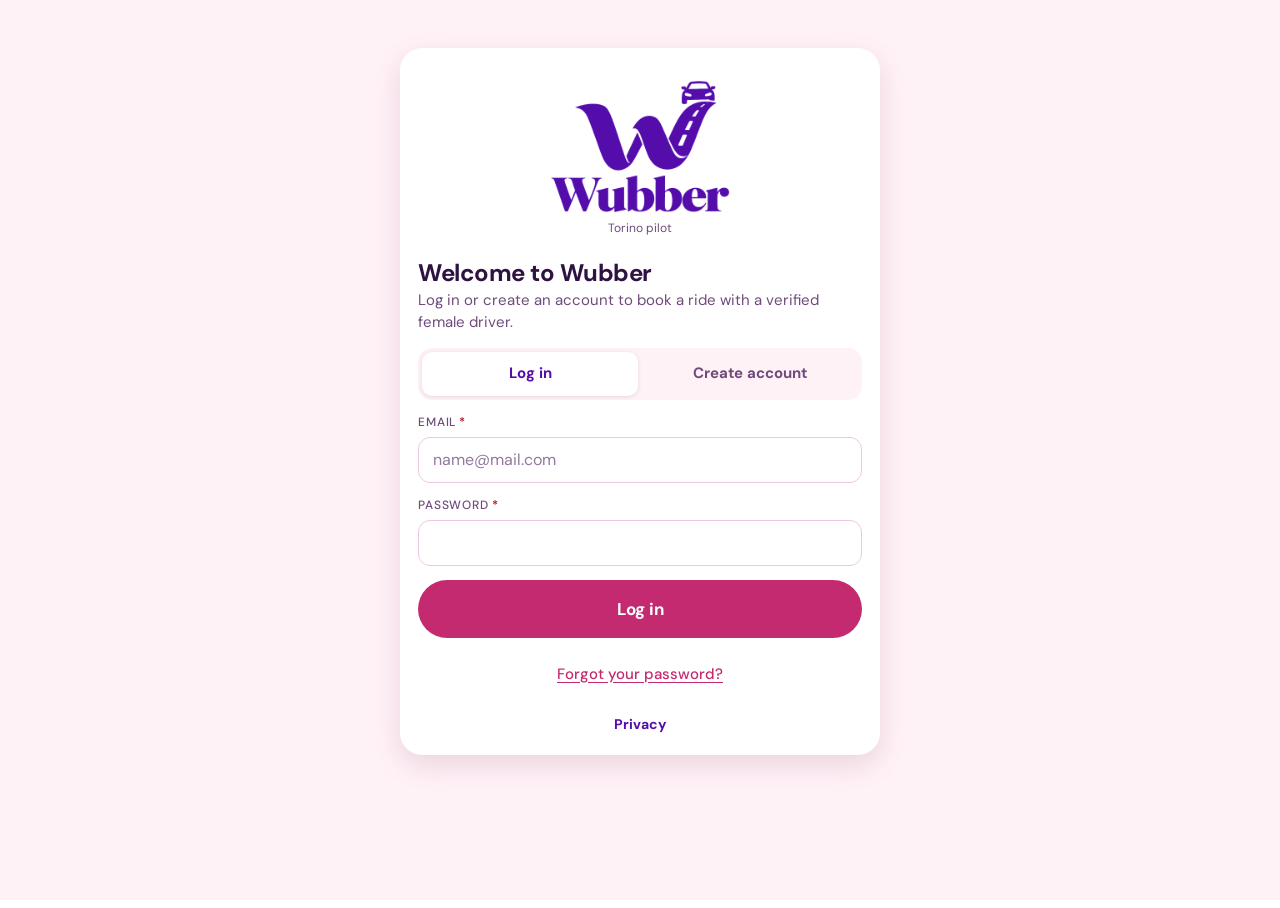
==== index.html @ 074d509e "Status bar blends with the app instead of showing purple Co-Authored-By: Claude Opus 5.5 <noreply@an" ====
<!doctype html>
<html lang="en">
<head>
<meta charset="utf-8">
<meta name="viewport" content="width=device-width, initial-scale=1, viewport-fit=cover">
<meta name="theme-color" content="#FFFFFF">
<meta name="color-scheme" content="light dark">
<script src="theme.js"></script>
<meta name="description" content="Book a night-time ride with a verified female driver in Torino.">
<title>Wubber</title>
<link rel="icon" href="icon-192.png" type="image/png">
<link rel="apple-touch-icon" href="icon-192.png">
<link rel="manifest" href="manifest.webmanifest">
<link rel="preconnect" href="https://fonts.googleapis.com">
<link rel="preconnect" href="https://fonts.gstatic.com" crossorigin>
<link rel="stylesheet" href="https://fonts.googleapis.com/css2?family=Bricolage+Grotesque:opsz,wght@12..96,600;12..96,700&family=DM+Sans:opsz,wght@9..40,400;9..40,500;9..40,700&display=swap">
<link rel="stylesheet" href="styles.css">
</head>
<body>
<!-- ============ RIDE: map first ============ -->
<div id="ride-screen" class="ride-screen">
  <div id="main-map" class="main-map"></div>
  <div class="map-msg-full" id="main-map-msg">Loading the map of Torino…</div>
  <button type="button" class="fab" data-act="menu" aria-label="Open menu">
    <svg width="22" height="22" viewBox="0 0 24 24" fill="none" stroke="currentColor" stroke-width="2.2" stroke-linecap="round" aria-hidden="true"><path d="M4 7h16M4 12h16M4 17h16"/></svg>
  </button>
  <div class="map-brand"><img src="logo-mark.png" data-logo="mark" alt="" width="47" height="30">Wubber</div>
  <button type="button" class="fab fab-right fab-sos" data-act="open-sos" id="fab-sos" aria-label="Safety and emergency" hidden>
    <svg width="22" height="22" viewBox="0 0 24 24" fill="none" stroke="currentColor" stroke-width="2.2" stroke-linecap="round" stroke-linejoin="round" aria-hidden="true"><path d="M12 3l7 3v6c0 4.4-3 7.8-7 9-4-1.2-7-4.6-7-9V6l7-3z"/><path d="M12 8v4M12 15.5h.01"/></svg>
  </button>

  <section class="sheet-main" id="sheet" aria-label="Book a ride">
    <button type="button" class="handle-bar" id="sheet-handle" aria-label="Hide panel" aria-expanded="true" aria-controls="sheet"><span class="handle" aria-hidden="true"></span></button>
    <div class="banner" id="ro-banner" hidden></div>

    <div class="sv" id="sv-home">
      <h1 class="greet" id="greet">Good evening</h1>
      <button type="button" class="whereto" data-act="search-to">
        <svg width="22" height="22" viewBox="0 0 24 24" fill="none" stroke="currentColor" stroke-width="2.4" stroke-linecap="round" aria-hidden="true"><circle cx="11" cy="11" r="7"/><path d="M20 20l-3.5-3.5"/></svg>
        <span class="wt-text">Where to?</span>
        <span class="now-chip"><svg width="15" height="15" viewBox="0 0 24 24" fill="none" stroke="currentColor" stroke-width="2.4" stroke-linecap="round" aria-hidden="true"><circle cx="12" cy="12" r="9"/><path d="M12 7v5l3 2"/></svg>Now</span>
      </button>
      <button type="button" class="row-btn" data-act="search-from">
        <span class="ico"><i class="r-dot"></i></span>
        <span class="rb-text"><b id="home-pickup">Set your pickup point</b><small>Pickup</small></span>
        <svg class="chev" width="18" height="18" viewBox="0 0 24 24" fill="none" stroke="currentColor" stroke-width="2.2" stroke-linecap="round" stroke-linejoin="round" aria-hidden="true"><path d="M9 6l6 6-6 6"/></svg>
      </button>
      <button type="button" class="row-btn gps-row" data-act="locate-from">
        <span class="ico"><svg width="20" height="20" viewBox="0 0 24 24" fill="none" stroke="currentColor" stroke-width="2.2" stroke-linecap="round" stroke-linejoin="round" aria-hidden="true"><circle cx="12" cy="12" r="4"/><path d="M12 2v3M12 19v3M2 12h3M19 12h3"/></svg></span>
        <span class="rb-text"><b>Use my current location</b><small>Set pickup with your phone's GPS</small></span>
      </button>
      <div id="home-suggest"></div>
      <div class="promise">
        <svg width="22" height="22" viewBox="0 0 24 24" fill="none" stroke="currentColor" stroke-width="2" stroke-linecap="round" stroke-linejoin="round" aria-hidden="true"><path d="M12 3l7 3v6c0 4.4-3 7.8-7 9-4-1.2-7-4.6-7-9V6l7-3z"/><path d="M9 12l2 2 4-4"/></svg>
        <p><b>Every driver is a woman</b> whose ID and NCC licence our team checked in person.</p>
      </div>
    </div>

    <div class="sv" id="sv-choose" hidden>
      <div class="sv-head">
        <button type="button" class="iconbtn sm" data-act="back-home" aria-label="Back">
          <svg width="20" height="20" viewBox="0 0 24 24" fill="none" stroke="currentColor" stroke-width="2.4" stroke-linecap="round" stroke-linejoin="round" aria-hidden="true"><path d="M15 18l-6-6 6-6"/></svg>
        </button>
        <h2>Choose a ride</h2>
      </div>
      <div id="choose-body"></div>
      <button type="button" class="btn btn-primary btn-big btn-block" data-act="request" id="req-btn">Request Wubber</button>
    </div>

    <div class="sv" id="sv-auth" hidden>
      <div class="auth-logo"><img src="logo-full.png" data-logo="full" alt="Wubber" width="216" height="160"><span class="brand-sub">Torino pilot</span></div>
      <div class="stack" style="gap:4px">
        <h1 class="greet" id="auth-title">Welcome to Wubber</h1>
        <p class="muted" id="auth-sub">Log in or create an account to book a ride with a verified female driver.</p>
      </div>
      <div class="banner" id="setup-banner" hidden>This website isn't connected to its database yet. Put your Supabase Project URL and anon key in <b>config.js</b>, then reload the page.</div>
      <p class="fine" id="auth-loading" hidden>Loading your account…</p>
      <div class="sv" id="auth-forms">
        <div class="seg" id="auth-seg" role="tablist" aria-label="Account">
          <button type="button" role="tab" id="tab-login" aria-selected="true" aria-controls="login-form" data-act="auth-mode" data-mode="login">Log in</button>
          <button type="button" role="tab" id="tab-signup" aria-selected="false" aria-controls="signup-form" data-act="auth-mode" data-mode="signup">Create account</button>
        </div>
        <form id="login-form" class="sv" role="tabpanel" aria-labelledby="tab-login" novalidate>
          <div class="stack"><label class="lbl" for="li-email">Email<span class="req" aria-hidden="true">*</span></label><input type="email" id="li-email" required placeholder="name@mail.com" autocomplete="email" autocapitalize="none" spellcheck="false"></div>
          <div class="stack"><label class="lbl" for="li-pass">Password<span class="req" aria-hidden="true">*</span></label><input type="password" id="li-pass" required autocomplete="current-password"></div>
          <button type="submit" class="btn btn-primary btn-big btn-block" id="li-submit">Log in</button>
          <button type="button" class="linkbtn" data-act="auth-mode" data-mode="forgot">Forgot your password?</button>
        </form>
        <form id="signup-form" class="sv" role="tabpanel" aria-labelledby="tab-signup" hidden novalidate>
          <div class="stack"><label class="lbl" for="su-name">First name<span class="req" aria-hidden="true">*</span></label><input type="text" id="su-name" required placeholder="Giulia" autocomplete="given-name"></div>
          <div class="stack"><label class="lbl" for="su-email">Email<span class="req" aria-hidden="true">*</span></label><input type="email" id="su-email" required placeholder="name@mail.com" autocomplete="email" autocapitalize="none" spellcheck="false"></div>
          <div class="stack"><label class="lbl" for="su-phone">Phone<span class="req" aria-hidden="true">*</span></label><input type="tel" id="su-phone" required placeholder="+39 …" autocomplete="tel"><span class="fine">Your driver calls this number if she can't find you.</span></div>
          <div class="grid2">
            <div class="stack"><label class="lbl" for="su-pass">Password<span class="req" aria-hidden="true">*</span></label><input type="password" id="su-pass" required minlength="8" placeholder="At least 8 characters" autocomplete="new-password"></div>
            <div class="stack"><label class="lbl" for="su-pass2">Repeat password<span class="req" aria-hidden="true">*</span></label><input type="password" id="su-pass2" required autocomplete="new-password"></div>
          </div>
          <h3>Trusted contact <span class="fine" style="font-weight:400">(optional)</span></h3>
          <p class="fine">Someone you'll send your trip details to, like a friend or flatmate.</p>
          <div class="grid2">
            <div class="stack"><label class="lbl" for="su-tname">Name</label><input type="text" id="su-tname" placeholder="Sara"></div>
            <div class="stack"><label class="lbl" for="su-tphone">Phone</label><input type="tel" id="su-tphone" placeholder="+39 …"></div>
          </div>
          <label class="check"><input type="checkbox" id="su-terms" required><span>I've read the <a href="privacy.html" target="_blank" rel="noopener">privacy notice</a> and agree to take part in the Wubber pilot. The pilot team and my driver can see my first name and phone number.<span class="req" aria-hidden="true">*</span></span></label>
          <p class="fine" id="su-status" aria-live="polite"><span class="req">*</span> Required</p>
          <button type="submit" class="btn btn-primary btn-big btn-block" id="su-submit" disabled>Create account</button>
        </form>
        <form id="forgot-form" class="sv" hidden novalidate>
          <div class="stack"><label class="lbl" for="fp-email">Email<span class="req" aria-hidden="true">*</span></label><input type="email" id="fp-email" required autocomplete="email" autocapitalize="none" spellcheck="false"></div>
          <button type="submit" class="btn btn-primary btn-big btn-block" id="fp-submit">Send reset link</button>
          <button type="button" class="linkbtn" data-act="auth-mode" data-mode="login">Back to log in</button>
        </form>
        <form id="reset-form" class="sv" hidden novalidate>
          <div class="stack"><label class="lbl" for="rp-pass">New password<span class="req" aria-hidden="true">*</span></label><input type="password" id="rp-pass" required minlength="8" placeholder="At least 8 characters" autocomplete="new-password"></div>
          <div class="stack"><label class="lbl" for="rp-pass2">Repeat new password<span class="req" aria-hidden="true">*</span></label><input type="password" id="rp-pass2" required autocomplete="new-password"></div>
          <button type="submit" class="btn btn-primary btn-big btn-block" id="rp-submit">Save new password</button>
        </form>
      </div>
      <div class="auth-foot"><a href="privacy.html" target="_blank" rel="noopener">Privacy</a></div>
    </div>

    <div class="sv" id="sv-live" hidden></div>

    <div class="sv" id="sv-feedback" hidden>
      <div class="stack">
        <h2>You've arrived</h2>
        <p class="muted" id="fb-sub">Thanks for riding with us. Two minutes of feedback helps us decide whether to launch.</p>
      </div>
      <form id="fb-form" class="section" novalidate>
        <fieldset class="card" style="border:0;margin:0">
          <legend class="lbl" style="padding:0;margin-bottom:10px">Rate your driver</legend>
          <div class="stars" role="radiogroup" aria-label="Rate your driver"><input type="radio" name="drating" value="5" id="ds5"><label for="ds5" title="5"><span class="sr">5</span><svg width="34" height="34" viewBox="0 0 24 24" aria-hidden="true"><path d="M12 2.8l2.8 5.8 6.3.9-4.6 4.4 1.1 6.3L12 17.2l-5.6 3 1.1-6.3L2.9 9.5l6.3-.9z"/></svg></label><input type="radio" name="drating" value="4" id="ds4"><label for="ds4" title="4"><span class="sr">4</span><svg width="34" height="34" viewBox="0 0 24 24" aria-hidden="true"><path d="M12 2.8l2.8 5.8 6.3.9-4.6 4.4 1.1 6.3L12 17.2l-5.6 3 1.1-6.3L2.9 9.5l6.3-.9z"/></svg></label><input type="radio" name="drating" value="3" id="ds3"><label for="ds3" title="3"><span class="sr">3</span><svg width="34" height="34" viewBox="0 0 24 24" aria-hidden="true"><path d="M12 2.8l2.8 5.8 6.3.9-4.6 4.4 1.1 6.3L12 17.2l-5.6 3 1.1-6.3L2.9 9.5l6.3-.9z"/></svg></label><input type="radio" name="drating" value="2" id="ds2"><label for="ds2" title="2"><span class="sr">2</span><svg width="34" height="34" viewBox="0 0 24 24" aria-hidden="true"><path d="M12 2.8l2.8 5.8 6.3.9-4.6 4.4 1.1 6.3L12 17.2l-5.6 3 1.1-6.3L2.9 9.5l6.3-.9z"/></svg></label><input type="radio" name="drating" value="1" id="ds1"><label for="ds1" title="1"><span class="sr">1</span><svg width="34" height="34" viewBox="0 0 24 24" aria-hidden="true"><path d="M12 2.8l2.8 5.8 6.3.9-4.6 4.4 1.1 6.3L12 17.2l-5.6 3 1.1-6.3L2.9 9.5l6.3-.9z"/></svg></label></div>
        </fieldset>
        <fieldset class="card" style="border:0;margin:0">
          <legend class="lbl" style="padding:0;margin-bottom:10px">How was your ride? (1 = poor, 5 = excellent)</legend>
          <div class="pills">
            <label class="pill"><input type="radio" name="rating" value="1">1</label>
            <label class="pill"><input type="radio" name="rating" value="2">2</label>
            <label class="pill"><input type="radio" name="rating" value="3">3</label>
            <label class="pill"><input type="radio" name="rating" value="4">4</label>
            <label class="pill"><input type="radio" name="rating" value="5">5</label>
          </div>
        </fieldset>
        <fieldset class="card" style="border:0;margin:0">
          <legend class="lbl" style="padding:0;margin-bottom:10px">Compared with your usual ride at night, you felt</legend>
          <div class="pills">
            <label class="pill"><input type="radio" name="safety" value="safer">Safer</label>
            <label class="pill"><input type="radio" name="safety" value="same">About the same</label>
            <label class="pill"><input type="radio" name="safety" value="less">Less safe</label>
          </div>
        </fieldset>
        <fieldset class="card" style="border:0;margin:0">
          <legend class="lbl" style="padding:0;margin-bottom:10px">How often would you use it?</legend>
          <div class="pills">
            <label class="pill"><input type="radio" name="freq" value="weekly">Every week</label>
            <label class="pill"><input type="radio" name="freq" value="few_month">A few times a month</label>
            <label class="pill"><input type="radio" name="freq" value="monthly">About once a month</label>
            <label class="pill"><input type="radio" name="freq" value="rarely">Rarely</label>
          </div>
        </fieldset>
        <fieldset class="card" style="border:0;margin:0">
          <legend class="lbl" style="padding:0;margin-bottom:10px">Compared with Uber or a taxi, you'd pay</legend>
          <div class="pills">
            <label class="pill"><input type="radio" name="price" value="same">The same price</label>
            <label class="pill"><input type="radio" name="price" value="plus1">Up to €1 more</label>
            <label class="pill"><input type="radio" name="price" value="plus2">Up to €2 more</label>
            <label class="pill"><input type="radio" name="price" value="plus3">€3 or more extra</label>
            <label class="pill"><input type="radio" name="price" value="less">Only if cheaper</label>
          </div>
        </fieldset>
        <div class="card">
          <label class="lbl" for="fb-comment">Anything that would make you trust it more?</label>
          <textarea id="fb-comment" placeholder="Optional"></textarea>
        </div>
        <button type="submit" class="btn btn-primary btn-big btn-block">Send feedback</button>
        <button type="button" class="linkbtn" data-act="fb-skip">Skip feedback</button>
      </form>
    </div>
  </section>
</div>

<!-- ============ PLAN YOUR RIDE (search) ============ -->
<div class="search-screen" id="search" role="dialog" aria-modal="true" aria-labelledby="search-title" hidden>
  <div class="search-inner">
    <div class="search-top">
      <button type="button" class="iconbtn" data-act="search-close" aria-label="Back">
        <svg width="22" height="22" viewBox="0 0 24 24" fill="none" stroke="currentColor" stroke-width="2.4" stroke-linecap="round" stroke-linejoin="round" aria-hidden="true"><path d="M15 18l-6-6 6-6"/></svg>
      </button>
      <h2 id="search-title">Plan your ride</h2>
    </div>
    <div class="route-box">
      <div class="route-icons" aria-hidden="true"><i class="r-dot"></i><i class="r-line"></i><i class="r-sq"></i></div>
      <div class="route-fields">
        <label class="sr" for="from">Pickup</label>
        <input type="text" id="from" placeholder="Pickup location" role="combobox" aria-autocomplete="list" aria-expanded="false" aria-controls="from-list" autocomplete="off">
        <label class="sr" for="to">Destination</label>
        <input type="text" id="to" placeholder="Where to?" role="combobox" aria-autocomplete="list" aria-expanded="false" aria-controls="to-list" autocomplete="off">
      </div>
    </div>
    <p class="fine search-hint">Type a street and house number, for example Via Po 17.</p>
    <ul class="ac-list" id="from-list" role="listbox" aria-label="Pickup suggestions" hidden></ul>
    <ul class="ac-list" id="to-list" role="listbox" aria-label="Destination suggestions" hidden></ul>
  </div>
</div>

<!-- ============ OTHER PAGES ============ -->
<div class="page" id="page" hidden>
  <header class="page-top">
    <button type="button" class="iconbtn" data-act="menu" aria-label="Open menu">
      <svg width="22" height="22" viewBox="0 0 24 24" fill="none" stroke="currentColor" stroke-width="2.2" stroke-linecap="round" aria-hidden="true"><path d="M4 7h16M4 12h16M4 17h16"/></svg>
    </button>
    <h2 id="page-title">Drive with us</h2>
  </header>
  <div class="app">
  <div class="banner" id="ro-banner-2" hidden></div>
  <!-- ============ DRIVE ============ -->
  <section class="section" id="tab-drive" aria-label="Drive" hidden>
    <div id="drv-signup" class="section">
      <div class="stack">
        <h1>Drive women home safely</h1>
        <p class="muted">Join the Torino pilot. Choose your hours, and every passenger is a woman booked through the app.</p>
      </div>
      <form id="drv-form" class="section" novalidate>
        <div class="card">
          <div class="grid2">
            <div class="stack">
              <label class="lbl" for="d-name">Full name</label>
              <input type="text" id="d-name" autocomplete="name">
            </div>
            <div class="stack">
              <label class="lbl" for="d-phone">Phone</label>
              <input type="tel" id="d-phone" placeholder="+39 …" autocomplete="tel">
            </div>
          </div>
          <fieldset style="border:0;margin:0;padding:0" class="stack">
            <legend class="lbl" style="padding:0;margin-bottom:8px">Do you hold an NCC licence?</legend>
            <div class="pills">
              <label class="pill"><input type="radio" name="ncc" value="yes">Yes</label>
              <label class="pill"><input type="radio" name="ncc" value="in_progress">Applying</label>
              <label class="pill"><input type="radio" name="ncc" value="no">Not yet</label>
            </div>
          </fieldset>
          <div class="grid2">
            <div class="stack">
              <label class="lbl" for="d-car">Car</label>
              <input type="text" id="d-car" placeholder="Grey Toyota Corolla">
            </div>
            <div class="stack">
              <label class="lbl" for="d-plate">Plate</label>
              <input type="text" id="d-plate" placeholder="GH 482 KT" style="text-transform:uppercase">
            </div>
          </div>
        </div>
        <div class="card">
          <div class="stack">
            <label class="lbl" for="d-photo">Your photo<span class="req" aria-hidden="true">*</span></label>
            <div class="photo-pick">
              <div class="avatar photo-preview" id="d-photo-preview"></div>
              <input type="file" id="d-photo" accept="image/*">
            </div>
            <span class="fine">A clear photo of your face. Passengers see it when you're assigned, so they know it's you.</span>
          </div>
        </div>
        <div class="card">
          <fieldset style="border:0;margin:0;padding:0" class="stack">
            <legend class="lbl" style="padding:0;margin-bottom:8px">When can you drive?</legend>
            <div class="pills">
              <label class="pill"><input type="checkbox" name="slots" value="Evenings 18–22h" checked>Evenings 18–22h</label>
              <label class="pill"><input type="checkbox" name="slots" value="Late night 22–3h">Late night 22–3h</label>
              <label class="pill"><input type="checkbox" name="slots" value="Weekends">Weekends</label>
              <label class="pill"><input type="checkbox" name="slots" value="Weekdays">Weekdays</label>
            </div>
          </fieldset>
          <div class="stack">
            <label class="lbl" for="d-areas">Areas you'd cover</label>
            <input type="text" id="d-areas" placeholder="San Salvario, Vanchiglia, Centro">
          </div>
        </div>
        <div class="card">
          <p class="fine">Bring your ID and NCC licence to a short meeting with the pilot team. We check them in person and don't store copies.</p>
          <label class="check"><input type="checkbox" id="d-consent"> <span>I agree to identity and licence checks, and to my first name, photo, car and plate being shown to passengers I drive. See the <a href="privacy.html" target="_blank" rel="noopener">privacy notice</a>.</span></label>
        </div>
        <button type="submit" class="btn btn-primary btn-big btn-block">Join the pilot</button>
      </form>


    </div>
    <div id="drv-home" class="section" hidden></div>
  </section>

  <!-- ============ TEAM ============ -->
  <section class="section" id="tab-team" aria-label="Pilot team" hidden>
    <div class="stack">
      <h1>Pilot dashboard</h1>
      <p class="muted">Match requests to drivers, verify sign-ups and track the numbers from your MVP plan.</p>
    </div>
    <div id="team-sos" class="section"></div>
    <div class="section">
      <div class="sec-head"><h2>New requests</h2><span class="count" id="c-open"></span></div>
      <div id="team-open" class="section"></div>
    </div>
    <div class="section">
      <div class="sec-head"><h2>Rides in progress</h2><span class="count" id="c-active"></span></div>
      <div id="team-active" class="section"></div>
    </div>
    <div class="section">
      <h2>Pilot numbers</h2>
      <div id="team-stats" class="section"></div>
    </div>
    <div class="section">
      <div class="sec-head"><h2>Drivers</h2><span class="count" id="c-drivers"></span></div>
      <div id="team-drivers" class="section"></div>
    </div>
    <div class="section">
      <div class="sec-head"><h2>Past rides</h2><span class="count" id="c-past"></span></div>
      <div id="team-past" class="section"></div>
    </div>
    <div class="card plain" id="export-card">
      <h3>Download results</h3>
      <p class="fine">Spreadsheet files for your analysis: every ride with its feedback, and every driver sign-up.</p>
      <div class="row">
        <button type="button" class="btn btn-ghost btn-sm" data-act="export-rides">Rides and feedback (CSV)</button>
        <button type="button" class="btn btn-ghost btn-sm" data-act="export-drivers">Drivers (CSV)</button>
      </div>
    </div>
  </section>
  <section class="section" id="tab-socials" aria-label="Socials" hidden>
    <div class="stack">
      <h1>Follow Wubber</h1>
      <p class="muted">News about the Torino pilot, safety tips and behind the scenes.</p>
    </div>
    <a class="card plain social-card" href="https://www.instagram.com/wubber2027/" target="_blank" rel="noopener">
      <span class="social-ico" aria-hidden="true">
        <svg width="26" height="26" viewBox="0 0 24 24" fill="none" stroke="currentColor" stroke-width="2" stroke-linecap="round" stroke-linejoin="round"><rect x="3" y="3" width="18" height="18" rx="5"/><circle cx="12" cy="12" r="4"/><circle cx="17.5" cy="6.5" r="0.6" fill="currentColor"/></svg>
      </span>
      <span class="rb-text"><b>Instagram</b><small>@wubber2027</small></span>
      <span class="btn btn-primary btn-sm">Follow</span>
    </a>
  </section>
  <section class="section" id="tab-account" aria-label="Your account" hidden>
    <div id="acct-body" class="section"></div>
  </section>
  </div>
</div>

<!-- ============ MENU ============ -->
<div class="drawer-wrap" id="drawer" hidden>
  <nav class="drawer" aria-label="Menu">
    <div class="brand">
      <img class="brand-logo" src="logo-mark.png" data-logo="mark" alt="" width="56" height="36">
      <div><div class="brand-name">Wubber</div><div class="brand-sub">Torino pilot</div></div>
    </div>
    <button type="button" class="dr-item" data-act="go" data-to="ride">Ride</button>
    <button type="button" class="dr-item" data-act="go" data-to="account">Account</button>
    <button type="button" class="dr-item" data-act="go" data-to="drive">Drive with us</button>
    <button type="button" class="dr-item" data-act="go" data-to="socials">Socials</button>
    <button type="button" class="dr-item" data-act="go" data-to="team" id="dr-team" hidden><span id="team-tab-label">Pilot dashboard</span></button>
    <button type="button" class="dr-item" data-act="install" id="dr-install" hidden>Install the app</button>
    <a class="dr-item" href="privacy.html" target="_blank" rel="noopener">Privacy</a>
    <div class="dr-foot">
      <div class="flags" role="group" aria-label="Language and theme">
        <button type="button" class="flag" data-lang="en" aria-label="English" title="English"><svg viewBox="0 0 60 30" preserveAspectRatio="none" aria-hidden="true"><clipPath id="fl-uk-t"><path d="M30,15h30v15zv15h-30zh-30v-15zv-15h30z"/></clipPath><rect width="60" height="30" fill="#012169"/><path d="M0,0L60,30M60,0L0,30" stroke="#fff" stroke-width="6"/><path d="M0,0L60,30M60,0L0,30" clip-path="url(#fl-uk-t)" stroke="#C8102E" stroke-width="4"/><path d="M30,0v30M0,15h60" stroke="#fff" stroke-width="10"/><path d="M30,0v30M0,15h60" stroke="#C8102E" stroke-width="6"/></svg></button>
        <button type="button" class="flag" data-lang="it" aria-label="Italiano" title="Italiano"><svg viewBox="0 0 3 2" preserveAspectRatio="none" aria-hidden="true"><rect width="1" height="2" fill="#009246"/><rect x="1" width="1" height="2" fill="#fff"/><rect x="2" width="1" height="2" fill="#CE2B37"/></svg></button>
        <span class="flags-sep" aria-hidden="true"></span>
        <button type="button" class="theme-btn" data-theme-set="light" aria-label="Light mode" title="Light mode"><svg width="20" height="20" viewBox="0 0 24 24" fill="none" stroke="currentColor" stroke-width="1.6" stroke-linecap="round" aria-hidden="true"><circle cx="12" cy="12" r="4"/><path d="M12 2.5v2M12 19.5v2M2.5 12h2M19.5 12h2M5.3 5.3l1.4 1.4M17.3 17.3l1.4 1.4M5.3 18.7l1.4-1.4M17.3 6.7l1.4-1.4"/></svg></button>
        <button type="button" class="theme-btn" data-theme-set="dark" aria-label="Dark mode" title="Dark mode"><svg width="20" height="20" viewBox="0 0 24 24" fill="none" stroke="currentColor" stroke-width="1.6" stroke-linecap="round" stroke-linejoin="round" aria-hidden="true"><path d="M20 14.5A8 8 0 019.5 4a8 8 0 1010.5 10.5z"/></svg></button>
      </div>
      <span class="conn" id="conn"><i></i><span>Connecting…</span></span>
      <p class="fine">Map data © <a href="https://www.openstreetmap.org/copyright" target="_blank" rel="noopener">OpenStreetMap</a> contributors</p>
    </div>
  </nav>
</div>

<div class="sheet-wrap" id="sos-sheet" hidden>
  <div class="sheet" role="dialog" aria-modal="true" aria-labelledby="sos-title">
    <h2 id="sos-title">Get help now</h2>
    <div class="stack">
      <span class="lbl">European emergency number</span>
      <div class="sos-num" id="sos-num">112</div>
      <p class="fine">If you are in danger, call 112 from your phone. <a href="tel:112">Call 112</a> may open your dialer; if it doesn't, dial the number yourself.</p>
    </div>
    <div id="sos-team"></div>
    <button type="button" class="btn btn-ghost btn-block" data-act="close-sos">Close</button>
  </div>
</div>

<div class="picker" id="picker" role="dialog" aria-modal="true" aria-labelledby="picker-title" hidden>
  <div class="picker-map" id="picker-map"></div>
  <div class="center-dot" aria-hidden="true"></div>
  <svg class="center-pin" width="40" height="52" viewBox="0 0 40 52" aria-hidden="true"><path d="M20 51C20 51 3 31 3 19a17 17 0 0134 0c0 12-17 32-17 32z" fill="#C42A6F" stroke="#FFFFFF" stroke-width="3"/><circle cx="20" cy="19" r="6.5" fill="#FFFFFF"/></svg>
  <div class="picker-top">
    <button type="button" class="iconbtn" data-act="picker-close" aria-label="Back">
      <svg width="22" height="22" viewBox="0 0 24 24" fill="none" stroke="currentColor" stroke-width="2.2" stroke-linecap="round" stroke-linejoin="round" aria-hidden="true"><path d="M15 18l-6-6 6-6"/></svg>
    </button>
    <h2 id="picker-title">Move the map to your pickup</h2>
  </div>
  <div class="picker-card">
    <span class="lbl" id="picker-kind">Pickup</span>
    <b id="picker-addr">Move the map to place the pin</b>
    <span class="fine" id="picker-sub">Drag the map so the pin sits on the exact spot.</span>
    <button type="button" class="btn btn-primary btn-big btn-block" data-act="picker-confirm" id="picker-confirm">Confirm pickup</button>
  </div>
</div>

<div class="sheet-wrap" id="ios-sheet" hidden>
  <div class="sheet" role="dialog" aria-modal="true" aria-labelledby="ios-title">
    <h2 id="ios-title">Add Wubber to your home screen</h2>
    <ol class="ios-steps">
      <li>Open this page in <b>Safari</b>.</li>
      <li>Tap the <b>Share</b> button at the bottom of the screen.</li>
      <li>Scroll down and tap <b>Add to Home Screen</b>, then <b>Add</b>.</li>
    </ol>
    <button type="button" class="btn btn-ghost btn-block" data-act="close-ios">Close</button>
  </div>
</div>

<div class="toast" id="toast" role="status" aria-live="polite" hidden></div>

<script src="config.js"></script>
<script src="i18n.js"></script>
<script src="leaflet.js"></script>
<script src="app.js"></script>
</body>
</html>
---- styles.css ----
/* Layout: one phone-width app column, three tabs (Ride, Drive, Team) switched from a bottom bar. Deliberately light: pink and white. */
:root {
  --bg: #FFFFFF;
  --surface: #FFF2F7;
  --surface-2: #FFE3EF;
  --line: #EDC8DF;
  --ink: #2E1242;
  --muted: #6E4B7C;
  --accent: #C42A6F;
  --accent-ink: #FFFFFF;
  --accent-soft: #FFD9E9;
  --brand: #540CAA;
  --brand-soft: #EFE6FA;
  --danger: #B8212B;
  --danger-soft: #FDE2E4;
  --ok: #17704D;
  --ok-soft: #DCF2E7;
  --warn: #8A5300;
  --warn-soft: #FFEFD3;
  --shadow: 0 10px 28px rgba(120, 30, 70, 0.14);
  --font-display: "Bricolage Grotesque", "Avenir Next", "Segoe UI", sans-serif;
  --font-body: "DM Sans", "Helvetica Neue", "Segoe UI", sans-serif;
  --r-lg: 22px;
  --r-md: 14px;
  --disabled-bg: #E4E0E2;
  --disabled-ink: #6F6A6D;
  --attr-bg: rgba(255, 255, 255, .85);
  color-scheme: light;
}
html, body { background: var(--bg); color: var(--ink); }
body { font-family: var(--font-body); font-size: 15px; line-height: 1.45; -webkit-font-smoothing: antialiased; }
* { box-sizing: border-box; }
h1, h2, h3 { font-family: var(--font-display); margin: 0; text-wrap: balance; letter-spacing: -0.01em; }
h1 { font-size: 28px; line-height: 1.1; }
h2 { font-size: 20px; line-height: 1.2; }
h3 { font-size: 16px; }
p { margin: 0; }
button, input, select, textarea { font: inherit; color: inherit; }
a { color: var(--accent); }
:focus-visible { outline: 3px solid var(--accent); outline-offset: 2px; }
@media (prefers-reduced-motion: reduce) { * { transition: none !important; animation: none !important; } }

.app {
  max-width: 520px; margin: 0 auto;
  padding-left: max(16px, env(safe-area-inset-left, 0px));
  padding-right: max(16px, env(safe-area-inset-right, 0px));
  padding-block: 16px 112px;
  display: flex; flex-direction: column; gap: 16px;
}
.topbar { display: flex; align-items: center; justify-content: space-between; gap: 12px; }
.brand { display: flex; align-items: center; gap: 10px; }
.brand-mark { width: 36px; height: 36px; border-radius: 12px; background: var(--accent); color: var(--accent-ink); display: grid; place-items: center; flex: none; }
.brand-name { font-family: var(--font-display); font-weight: 700; font-size: 18px; line-height: 1; }
.brand-sub { font-size: 12px; color: var(--muted); margin-top: 3px; }
.conn { display: inline-flex; align-items: center; gap: 6px; font-size: 12px; font-weight: 500; color: var(--muted); padding: 6px 10px; border-radius: 999px; background: var(--surface); white-space: nowrap; }
.conn i { width: 8px; height: 8px; border-radius: 50%; background: var(--muted); }
.conn.live i { background: var(--ok); }
.conn.live { color: var(--ok); }

.banner { padding: 12px 14px; border-radius: var(--r-md); background: var(--warn-soft); color: var(--warn); font-size: 14px; }
.section { display: flex; flex-direction: column; gap: 16px; }
.card { background: var(--surface); border-radius: var(--r-lg); padding: 16px; display: flex; flex-direction: column; gap: 14px; }
.card.plain { background: var(--bg); border: 1px solid var(--line); }
.stack { display: flex; flex-direction: column; gap: 6px; }
.row { display: flex; gap: 10px; flex-wrap: wrap; align-items: center; }
.grid2 { display: grid; grid-template-columns: repeat(2, minmax(0, 1fr)); gap: 10px; }
.lbl { font-size: 12px; font-weight: 500; color: var(--muted); text-transform: uppercase; letter-spacing: 0.07em; }
.fine { font-size: 13px; color: var(--muted); }
.muted { color: var(--muted); }

input[type=text], input[type=tel], input[type=number], input[type=email], input[type=password], select, textarea {
  width: 100%; min-height: 46px; border-radius: 12px; border: 1px solid var(--line); background: var(--bg);
  padding: 10px 14px; font-size: 16px;
}
textarea { min-height: 80px; resize: vertical; }
input::placeholder, textarea::placeholder { color: var(--muted); opacity: .75; }
[hidden] { display: none !important; }
select { appearance: none; background-image: linear-gradient(45deg, transparent 50%, var(--muted) 50%), linear-gradient(135deg, var(--muted) 50%, transparent 50%); background-position: calc(100% - 20px) 50%, calc(100% - 15px) 50%; background-size: 5px 5px; background-repeat: no-repeat; padding-right: 36px; }

.btn { min-height: 48px; border-radius: 999px; border: none; padding: 0 20px; font-weight: 700; font-size: 16px; cursor: pointer; display: inline-flex; align-items: center; justify-content: center; gap: 8px; text-decoration: none; }
.btn-primary { background: var(--accent); color: var(--accent-ink); }
.btn-primary:disabled { background: var(--disabled-bg); color: var(--disabled-ink); cursor: not-allowed; }
.btn-ghost { background: var(--bg); color: var(--ink); border: 1px solid var(--line); }
.btn-danger { background: var(--danger); color: #FFFFFF; }
.btn-sm { min-height: 40px; font-size: 14px; padding: 0 14px; }
.btn-block { width: 100%; }
.btn-big { min-height: 58px; font-size: 17px; }
.linkbtn { background: none; border: none; padding: 6px 0; color: var(--accent); font-weight: 500; cursor: pointer; text-decoration: underline; text-underline-offset: 3px; min-height: 44px; }

/* Address autocomplete */
.ac { position: relative; }
.ac-list { position: absolute; z-index: 20; left: 0; right: 0; top: calc(100% + 6px); margin: 0; padding: 6px; list-style: none; background: var(--bg); border: 1px solid var(--line); border-radius: 16px; box-shadow: var(--shadow); max-height: 300px; overflow-y: auto; }
.opt { display: flex; gap: 10px; align-items: center; padding: 9px 10px; border-radius: 10px; cursor: pointer; min-height: 48px; }
.opt:hover, .opt[aria-selected=true] { background: var(--surface); }
.opt svg { flex: none; color: var(--muted); }
.opt b { display: block; font-weight: 700; font-size: 15px; }
.opt small { display: block; font-size: 12px; color: var(--muted); }
.opt.free b { font-weight: 500; }

/* Switch */
.switch-row { display: flex; align-items: center; justify-content: space-between; gap: 12px; min-height: 56px; }
.switch-row + .switch-row { border-top: 1px solid var(--line); }
input[role=switch] { appearance: none; flex: none; width: 52px; height: 32px; border-radius: 16px; background: var(--line); position: relative; cursor: pointer; transition: background .15s; }
input[role=switch]::after { content: ""; position: absolute; top: 3px; left: 3px; width: 26px; height: 26px; border-radius: 50%; background: var(--bg); box-shadow: 0 1px 3px rgba(58, 16, 41, .25); transition: transform .15s; }
input[role=switch]:checked { background: var(--accent); }
input[role=switch]:checked::after { transform: translateX(20px); }

/* Pills (radio / checkbox) */
.pills { display: flex; flex-wrap: wrap; gap: 8px; }
.pill { position: relative; display: inline-flex; align-items: center; min-height: 44px; padding: 0 14px; border-radius: 999px; border: 1px solid var(--line); background: var(--bg); font-size: 14px; font-weight: 500; cursor: pointer; }
.pill input { position: absolute; opacity: 0; inset: 0; margin: 0; cursor: pointer; }
.pill:has(input:checked) { background: var(--accent-soft); border-color: var(--accent); color: var(--accent); }
.pill:has(input:focus-visible) { outline: 3px solid var(--accent); outline-offset: 2px; }
.check { display: flex; gap: 10px; align-items: flex-start; font-size: 14px; color: var(--muted); }
.check input { width: 20px; height: 20px; margin: 1px 0 0; accent-color: var(--accent); flex: none; }

/* Estimate */
.estimate { border-radius: var(--r-md); background: var(--bg); border: 1px dashed var(--line); padding: 12px 14px; display: flex; flex-direction: column; gap: 6px; }
.est-row { display: flex; justify-content: space-between; gap: 12px; align-items: baseline; }
.est-row strong { font-family: var(--font-display); font-size: 22px; font-variant-numeric: tabular-nums; }
.est-row > div { display: flex; flex-direction: column; gap: 2px; }
.est-row > div:last-child { align-items: flex-end; text-align: right; }

/* Live ride */
.steps { display: grid; grid-template-columns: repeat(4, minmax(0, 1fr)); gap: 6px; }
.step { display: flex; flex-direction: column; gap: 6px; font-size: 11px; color: var(--muted); font-weight: 500; }
.step i { height: 6px; border-radius: 3px; background: var(--line); }
.step.done i { background: var(--accent); }
.step.done { color: var(--ink); }
.pin { display: flex; gap: 8px; }
.pin.sm { gap: 5px; } .pin.sm span { width: 34px; height: 42px; font-size: 20px; border-radius: 10px; }
.pin span { width: 48px; height: 58px; border-radius: 12px; background: var(--bg); border: 1px solid var(--line); display: grid; place-items: center; font-family: var(--font-display); font-size: 28px; font-weight: 700; font-variant-numeric: tabular-nums; }
.driver { display: flex; gap: 14px; align-items: center; }
.avatar { width: 60px; height: 60px; border-radius: 50%; background: var(--accent-soft); color: var(--accent); display: grid; place-items: center; font-family: var(--font-display); font-weight: 700; font-size: 22px; flex: none; }
.badges { display: flex; flex-wrap: wrap; gap: 6px; }
.badge { display: inline-flex; align-items: center; gap: 5px; padding: 4px 9px; border-radius: 8px; font-size: 12px; font-weight: 500; background: var(--ok-soft); color: var(--ok); }
.kv { display: grid; grid-template-columns: repeat(2, minmax(0, 1fr)); gap: 12px; }
.kv div { display: flex; flex-direction: column; gap: 2px; min-width: 0; }
.kv b { font-weight: 500; overflow-wrap: anywhere; }
.alert { background: var(--danger-soft); color: var(--danger); border-radius: var(--r-md); padding: 12px 14px; font-weight: 500; font-size: 14px; }
.note { background: var(--ok-soft); color: var(--ok); border-radius: var(--r-md); padding: 12px 14px; font-size: 14px; }

/* Chips & lists (team) */
.chip { display: inline-flex; align-items: center; padding: 3px 9px; border-radius: 999px; font-size: 12px; font-weight: 700; letter-spacing: .02em; }
.chip.new { background: var(--accent-soft); color: var(--accent); }
.chip.assigned { background: var(--warn-soft); color: var(--warn); }
.chip.on_trip { background: var(--accent); color: var(--accent-ink); }
.chip.completed, .chip.verified { background: var(--ok-soft); color: var(--ok); }
.chip.cancelled, .chip.rejected { background: var(--surface-2); color: var(--muted); }
.chip.pending { background: var(--warn-soft); color: var(--warn); }
.chip.sos { background: var(--danger); color: #FFFFFF; }
.item { border: 1px solid var(--line); background: var(--bg); border-radius: 16px; padding: 14px; display: flex; flex-direction: column; gap: 10px; }
.item.sos { border-color: var(--danger); background: var(--danger-soft); }
.item-head { display: flex; justify-content: space-between; align-items: center; gap: 8px; }
.item-head time { font-size: 12px; color: var(--muted); font-variant-numeric: tabular-nums; }
.route { display: grid; gap: 6px; }
.route div { display: grid; grid-template-columns: 48px minmax(0, 1fr); gap: 8px; align-items: baseline; }
.route div b { font-weight: 500; overflow-wrap: anywhere; }
.assign { display: grid; grid-template-columns: minmax(0, 2fr) minmax(0, 1fr) minmax(0, 1fr); gap: 8px; }
.assign label { display: flex; flex-direction: column; gap: 4px; min-width: 0; }
@media (max-width: 420px) { .assign { grid-template-columns: repeat(2, minmax(0, 1fr)); } .assign label:first-child { grid-column: 1 / -1; } }
.empty { padding: 18px; border-radius: 16px; border: 1px dashed var(--line); color: var(--muted); font-size: 14px; text-align: center; }
.sec-head { display: flex; justify-content: space-between; align-items: baseline; gap: 10px; }
.count { font-size: 13px; color: var(--muted); font-variant-numeric: tabular-nums; }

.tiles { display: grid; grid-template-columns: repeat(3, minmax(0, 1fr)); gap: 8px; }
@media (max-width: 420px) { .tiles { grid-template-columns: repeat(2, minmax(0, 1fr)); } }
.tile { background: var(--surface); border-radius: 16px; padding: 12px; display: flex; flex-direction: column; gap: 2px; min-width: 0; }
.tile strong { font-family: var(--font-display); font-size: 26px; line-height: 1.1; font-variant-numeric: tabular-nums; }
.tile span { font-size: 12px; color: var(--muted); }
.bars { display: flex; flex-direction: column; gap: 8px; }
.bar { display: grid; grid-template-columns: minmax(0, 1.3fr) minmax(0, 2fr) 34px; gap: 10px; align-items: center; font-size: 13px; }
.bar .track { height: 10px; border-radius: 5px; background: var(--surface-2); overflow: hidden; }
.bar .fill { display: block; height: 100%; background: var(--accent); border-radius: 5px; }
.bar em { font-style: normal; text-align: right; font-variant-numeric: tabular-nums; color: var(--muted); }
details.fold summary { cursor: pointer; font-weight: 500; min-height: 44px; display: flex; align-items: center; }

/* Bottom nav */
.tabbar { position: fixed; left: 0; right: 0; bottom: 0; z-index: 30; background: var(--bg); border-top: 1px solid var(--line);
  padding-left: max(16px, env(safe-area-inset-left, 0px)); padding-right: max(16px, env(safe-area-inset-right, 0px));
  padding-top: 6px; padding-bottom: calc(6px + env(safe-area-inset-bottom, 0px)); }
.tabbar nav { max-width: 520px; margin: 0 auto; display: grid; grid-template-columns: repeat(3, minmax(0, 1fr)); gap: 6px; }
.tab { min-height: 54px; border: none; background: none; border-radius: 14px; display: flex; flex-direction: column; align-items: center; justify-content: center; gap: 3px; font-size: 12px; font-weight: 500; color: var(--muted); cursor: pointer; }
.tab[aria-current=page] { color: var(--accent); background: var(--surface); }
.tab .dot { position: absolute; }

/* Sheet & toast */
.sheet-wrap { position: fixed; inset: 0; z-index: 50; background: rgba(58, 16, 41, 0.45); display: flex; align-items: flex-end; justify-content: center; }
.sheet { width: 100%; max-width: 520px; background: var(--bg); border-radius: 26px 26px 0 0; display: flex; flex-direction: column; gap: 14px;
  padding: 24px max(20px, env(safe-area-inset-right, 0px)) calc(24px + env(safe-area-inset-bottom, 0px)) max(20px, env(safe-area-inset-left, 0px)); }
.sos-num { font-family: var(--font-display); font-size: 56px; font-weight: 700; color: var(--danger); line-height: 1; letter-spacing: .02em; }
.toast { position: fixed; z-index: 60; left: 50%; transform: translateX(-50%); bottom: calc(84px + env(safe-area-inset-bottom, 0px)); max-width: min(480px, calc(100% - 32px)); background: var(--ink); color: var(--bg); padding: 12px 16px; border-radius: 14px; font-size: 14px; box-shadow: var(--shadow); }
.toast.err { background: var(--danger); }
.copybox { width: 100%; min-height: 90px; font-size: 14px; }

/* Leaflet core (inlined: its stylesheet can't load from a CDN here) */
.leaflet-pane, .leaflet-marker-icon, .leaflet-marker-shadow, .leaflet-pane > svg, .leaflet-pane > canvas, .leaflet-zoom-box, .leaflet-layer { position: absolute; left: 0; top: 0; }
.leaflet-container { overflow: hidden; -webkit-tap-highlight-color: transparent; background: var(--map-bg); font-family: var(--font-body); outline: none; }
.leaflet-container img.leaflet-marker-icon { max-width: none !important; }
.leaflet-pane { z-index: 400; } .leaflet-overlay-pane { z-index: 400; } .leaflet-marker-pane { z-index: 600; } .leaflet-tooltip-pane { z-index: 650; } .leaflet-popup-pane { z-index: 700; }
.leaflet-map-pane canvas { z-index: 100; }
.leaflet-control { position: relative; z-index: 800; pointer-events: auto; float: left; clear: both; }
.leaflet-top, .leaflet-bottom { position: absolute; z-index: 1000; pointer-events: none; }
.leaflet-top { top: 0; } .leaflet-right { right: 0; } .leaflet-bottom { bottom: 0; } .leaflet-left { left: 0; }
.leaflet-right .leaflet-control { float: right; }
.leaflet-top .leaflet-control { margin-top: 10px; } .leaflet-bottom .leaflet-control { margin-bottom: 0; } .leaflet-left .leaflet-control { margin-left: 10px; } .leaflet-right .leaflet-control { margin-right: 10px; }
.leaflet-container.leaflet-touch-drag, .leaflet-container.leaflet-touch-zoom { touch-action: none; }
.leaflet-grab { cursor: grab; } .leaflet-dragging .leaflet-grab { cursor: grabbing; }
.leaflet-bar { border-radius: 12px; box-shadow: var(--shadow); overflow: hidden; }
.leaflet-bar a { display: block; width: 44px; height: 44px; line-height: 44px; text-align: center; background: var(--bg); color: var(--ink); text-decoration: none; font-size: 22px; font-weight: 700; }
.leaflet-bar a + a { border-top: 1px solid var(--line); }
.leaflet-control-attribution { background: var(--attr-bg); padding: 1px 6px; font-size: 10px; color: var(--muted); border-top-left-radius: 6px; }
.leaflet-control-attribution a { color: var(--muted); }

/* Maps */
:root { --map-bg: #F6EEF2; }
.mapbox { isolation: isolate; z-index: 0; position: relative; height: 190px; border-radius: 16px; overflow: hidden; background: var(--map-bg); border: 1px solid var(--line); }
.mapbox .map { position: absolute; inset: 0; }
.mapbox .map-hint { position: absolute; z-index: 1100; left: 10px; top: 10px; display: inline-flex; align-items: center; gap: 6px; padding: 7px 11px; border-radius: 999px; background: var(--bg); box-shadow: var(--shadow); font-size: 13px; font-weight: 500; color: var(--ink); border: 0; cursor: pointer; min-height: 36px; }
.mapbox .map-msg { position: absolute; inset: 0; display: grid; place-items: center; padding: 16px; text-align: center; color: var(--muted); font-size: 13px; }
.field-row { display: flex; gap: 8px; align-items: stretch; }
.field-row .ac { flex: 1 1 auto; min-width: 0; }
.pinbtn { flex: none; width: 46px; min-height: 46px; border-radius: 12px; border: 1px solid var(--line); background: var(--bg); color: var(--accent); display: grid; place-items: center; cursor: pointer; }
.opt.maprow b { color: var(--accent); }
.mk { width: 32px; height: 32px; border-radius: 50% 50% 50% 0; transform: rotate(-45deg); display: grid; place-items: center; box-shadow: 0 3px 8px rgba(58, 16, 41, .35); border: 2px solid #FFFFFF; }
.mk span { transform: rotate(45deg); color: #FFFFFF; font-weight: 700; font-size: 13px; font-family: var(--font-body); }
.mk-a { background: var(--ink); } .mk-b { background: var(--accent); }
.mk-wrap { background: none; border: 0; }
.wsr-canvas { pointer-events: none; }

/* Pin picker */
.picker { position: fixed; inset: 0; z-index: 70; background: var(--map-bg); }
.picker-map { position: absolute; inset: 0; isolation: isolate; }
.picker { isolation: isolate; }
.picker-top { position: absolute; z-index: 1200; top: 0; left: 0; right: 0; display: flex; align-items: center; gap: 10px;
  padding: calc(10px + env(safe-area-inset-top, 0px)) max(12px, env(safe-area-inset-right, 0px)) 10px max(12px, env(safe-area-inset-left, 0px)); pointer-events: none; }
.picker-top > * { pointer-events: auto; }
.picker-top h2 { font-size: 17px; background: var(--bg); padding: 10px 14px; border-radius: 999px; box-shadow: var(--shadow); }
.iconbtn { width: 46px; height: 46px; border-radius: 50%; border: 0; background: var(--bg); box-shadow: var(--shadow); display: grid; place-items: center; cursor: pointer; color: var(--ink); flex: none; }
.center-pin { position: absolute; z-index: 1150; left: 50%; top: 50%; transform: translate(-50%, -100%); pointer-events: none; filter: drop-shadow(0 4px 6px rgba(58, 16, 41, .35)); }
.center-dot { position: absolute; z-index: 1149; left: 50%; top: 50%; width: 8px; height: 8px; margin: -4px 0 0 -4px; border-radius: 50%; background: rgba(58, 16, 41, .45); pointer-events: none; }
.picker-card { position: absolute; z-index: 1200; left: 0; right: 0; bottom: 0; margin: 0 auto; max-width: 520px; background: var(--bg); border-radius: 24px 24px 0 0; box-shadow: var(--shadow); display: flex; flex-direction: column; gap: 8px;
  padding: 18px max(18px, env(safe-area-inset-right, 0px)) calc(18px + env(safe-area-inset-bottom, 0px)) max(18px, env(safe-area-inset-left, 0px)); }
.picker-card b { font-family: var(--font-display); font-size: 20px; line-height: 1.2; }
.picker-card .leaflet-control-attribution { display: none; }
.picker .leaflet-bottom { bottom: 190px; }

/* ===== Map-first ride screen ===== */
html, body { height: 100%; }
.sr { position: absolute; width: 1px; height: 1px; overflow: hidden; clip: rect(0 0 0 0); white-space: nowrap; }
.ride-screen { position: fixed; inset: 0; z-index: 10; background: var(--map-bg); }
.main-map { position: absolute; inset: 0; isolation: isolate; }
.map-msg-full { position: absolute; inset: 0 0 45% 0; display: grid; place-items: center; color: var(--muted); font-size: 14px; padding: 16px; text-align: center; }
.main-map .leaflet-top.leaflet-right { top: calc(env(safe-area-inset-top, 0px)); }
.main-map .leaflet-control-attribution { border-radius: 0 0 0 6px; }
.fab { position: absolute; z-index: 20; top: calc(14px + env(safe-area-inset-top, 0px)); left: calc(14px + env(safe-area-inset-left, 0px));
  width: 48px; height: 48px; border-radius: 50%; border: 0; background: var(--bg); color: var(--ink); box-shadow: var(--shadow); display: grid; place-items: center; cursor: pointer; }
.fab-right { left: auto; right: calc(14px + env(safe-area-inset-right, 0px)); top: calc(30px + env(safe-area-inset-top, 0px)); }
.fab-sos { background: var(--danger); color: #FFFFFF; }
.sheet-main { position: absolute; z-index: 30; left: 0; right: 0; bottom: 0; margin: 0 auto; max-width: 560px; max-height: 62%; overflow-y: auto; overscroll-behavior: contain;
  background: var(--bg); border-radius: 22px 22px 0 0; box-shadow: 0 -8px 30px rgba(58, 16, 41, .16);
  padding: 6px max(18px, env(safe-area-inset-right, 0px)) calc(18px + env(safe-area-inset-bottom, 0px)) max(18px, env(safe-area-inset-left, 0px)); }
@media (min-width: 900px) {
  .sheet-main { left: 24px; right: auto; top: 88px; bottom: auto; width: 400px; max-height: calc(100% - 112px); border-radius: 22px; margin: 0; padding-bottom: 20px; }
  .sheet-main .handle { display: none; }
}
.handle { width: 40px; height: 5px; border-radius: 3px; background: var(--line); margin: 4px auto 12px; }
.sv { display: flex; flex-direction: column; gap: 14px; }
.sv-head { display: flex; align-items: center; gap: 10px; }
.sv-head h2 { font-family: var(--font-body); font-weight: 700; font-size: 20px; }
.iconbtn.sm { width: 40px; height: 40px; box-shadow: none; background: var(--surface); }
.greet { font-family: var(--font-body); font-weight: 700; font-size: 24px; letter-spacing: -0.02em; }
.whereto { display: flex; align-items: center; gap: 12px; width: 100%; min-height: 58px; padding: 0 8px 0 18px; border: 0; border-radius: 16px; background: var(--surface); color: var(--ink); cursor: pointer; text-align: left; }
.wt-text { flex: 1; font-size: 19px; font-weight: 700; }
.now-chip { display: inline-flex; align-items: center; gap: 6px; padding: 8px 12px; border-radius: 999px; background: var(--bg); font-size: 14px; font-weight: 700; }
.row-btn, .row-static { display: flex; align-items: center; gap: 14px; width: 100%; min-height: 60px; padding: 8px 2px; border: 0; background: none; color: var(--ink); text-align: left; cursor: pointer; border-bottom: 1px solid var(--surface-2); }
.row-static { cursor: default; }
.row-btn:last-child, .row-static:last-child { border-bottom: 0; }
.row-btn .ico, .row-static .ico { flex: none; width: 40px; height: 40px; border-radius: 50%; background: var(--surface); display: grid; place-items: center; color: var(--ink); }
.rb-text { flex: 1; min-width: 0; display: flex; flex-direction: column; gap: 1px; }
.rb-text b { font-weight: 700; font-size: 16px; overflow: hidden; text-overflow: ellipsis; white-space: nowrap; }
.rb-text small { font-size: 13px; color: var(--muted); overflow: hidden; text-overflow: ellipsis; white-space: nowrap; }
.chev { flex: none; color: var(--muted); }
.r-dot { display: block; width: 12px; height: 12px; border-radius: 50%; background: var(--ink); box-shadow: inset 0 0 0 3.5px var(--ink), inset 0 0 0 6px var(--bg); }
.r-sq { display: block; width: 12px; height: 12px; background: var(--accent); }
.r-line { display: block; width: 2px; flex: 1; background: var(--line); margin: 4px 0; }
.promise { display: flex; gap: 12px; align-items: flex-start; padding: 14px; border-radius: 16px; background: var(--surface); color: var(--ink); font-size: 14px; }
.promise svg { flex: none; color: var(--accent); margin-top: 1px; }

/* Choose a ride */
.trip-rows { display: grid; grid-template-columns: 24px minmax(0, 1fr); column-gap: 10px; align-items: center; }
.trip-rows .r-line { width: 2px; height: 14px; margin: 0 auto; flex: none; }
.trip-rows .ico-col { display: grid; place-items: center; }
.trip-row { display: flex; flex-direction: column; align-items: flex-start; gap: 1px; padding: 6px 0; min-height: 48px; border: 0; background: none; color: var(--ink); text-align: left; cursor: pointer; min-width: 0; }
.trip-row small { font-size: 12px; color: var(--muted); }
.trip-row b { font-weight: 700; font-size: 15px; max-width: 100%; overflow: hidden; text-overflow: ellipsis; white-space: nowrap; }
.ride-opt { display: flex; align-items: center; gap: 14px; padding: 14px; border-radius: 16px; border: 2px solid var(--ink); background: var(--bg); }
.ride-opt .car { flex: none; width: 56px; height: 56px; border-radius: 14px; background: var(--accent-soft); color: var(--accent); display: grid; place-items: center; }
.ride-opt .om { flex: 1; min-width: 0; display: flex; flex-direction: column; gap: 2px; }
.ride-opt .om b { font-size: 17px; }
.ride-opt .om small { font-size: 13px; color: var(--muted); }
.ride-opt .op { text-align: right; display: flex; flex-direction: column; gap: 2px; }
.ride-opt .op b { font-size: 17px; font-variant-numeric: tabular-nums; }
.ride-opt .op small { font-size: 12px; color: var(--muted); }

/* Live ride in the sheet */
.live-head { display: flex; justify-content: space-between; align-items: flex-start; gap: 12px; }
.live-head h2 { font-family: var(--font-body); font-weight: 700; font-size: 22px; }
.actions { display: grid; grid-template-columns: repeat(3, minmax(0, 1fr)); gap: 8px; }
.act { display: flex; flex-direction: column; align-items: center; gap: 6px; padding: 12px 6px; min-height: 76px; border-radius: 14px; border: 0; background: var(--surface); color: var(--ink); font-size: 13px; font-weight: 500; cursor: pointer; text-decoration: none; text-align: center; }
.act.red { background: var(--danger-soft); color: var(--danger); }

/* Search screen */
.search-screen { position: fixed; inset: 0; z-index: 60; background: var(--bg); overflow-y: auto; }
.search-inner { max-width: 560px; margin: 0 auto; display: flex; flex-direction: column; gap: 12px;
  padding: calc(12px + env(safe-area-inset-top, 0px)) max(16px, env(safe-area-inset-right, 0px)) calc(24px + env(safe-area-inset-bottom, 0px)) max(16px, env(safe-area-inset-left, 0px)); }
.search-top { display: flex; align-items: center; gap: 10px; }
.search-top h2 { font-family: var(--font-body); font-weight: 700; font-size: 20px; }
.search-top .iconbtn { box-shadow: none; }
.route-box { display: flex; gap: 12px; padding: 10px 12px 10px 14px; border-radius: 16px; background: var(--surface); }
.route-icons { display: flex; flex-direction: column; align-items: center; padding: 19px 0; }
.route-fields { flex: 1; display: flex; flex-direction: column; gap: 8px; min-width: 0; }
.route-fields input { background: var(--bg); border-color: transparent; font-weight: 500; }
.route-fields input:focus { border-color: var(--ink); outline: none; box-shadow: 0 0 0 1px var(--ink); }
.search-hint { padding: 0 4px; }
.search-screen .ac-list { position: static; box-shadow: none; border: 0; max-height: none; padding: 0; border-radius: 0; }
.search-screen .opt { min-height: 60px; border-radius: 0; border-bottom: 1px solid var(--surface-2); padding: 10px 4px; }
.search-screen .opt svg { width: 36px; height: 36px; padding: 8px; border-radius: 50%; background: var(--surface); color: var(--ink); }
.search-screen .opt.maprow svg { color: var(--accent); }

/* Pages and menu */
.page { min-height: 100%; background: var(--bg); }
.page-top { position: sticky; top: env(safe-area-inset-top, 0px); z-index: 20; display: flex; align-items: center; gap: 10px; background: var(--bg); border-bottom: 1px solid var(--surface-2);
  padding: 10px max(16px, env(safe-area-inset-right, 0px)) 10px max(16px, env(safe-area-inset-left, 0px)); }
.page-top h2 { font-family: var(--font-body); font-weight: 700; font-size: 18px; }
.page-top .iconbtn { box-shadow: none; background: var(--surface); }
.page .app { padding-block: 16px 48px; }
.drawer-wrap { position: fixed; inset: 0; z-index: 80; background: rgba(58, 16, 41, .4); }
.drawer { position: absolute; top: 0; bottom: 0; left: 0; width: min(310px, 86%); background: var(--bg); display: flex; flex-direction: column; gap: 4px; box-shadow: var(--shadow);
  padding: calc(20px + env(safe-area-inset-top, 0px)) 16px calc(20px + env(safe-area-inset-bottom, 0px)) max(16px, env(safe-area-inset-left, 0px)); }
.drawer .brand { padding: 4px 6px 18px; border-bottom: 1px solid var(--surface-2); margin-bottom: 8px; }
.dr-item { min-height: 52px; border: 0; background: none; text-align: left; padding: 0 10px; border-radius: 12px; font-size: 17px; font-weight: 700; color: var(--ink); cursor: pointer; }
.dr-item[aria-current=page] { background: var(--surface); color: var(--accent); }
.dr-foot { margin-top: auto; display: flex; flex-direction: column; gap: 8px; align-items: flex-start; padding: 0 6px; }
.seg { display: grid; grid-template-columns: repeat(2, minmax(0, 1fr)); gap: 4px; padding: 4px; border-radius: 14px; background: var(--surface); }
.seg button { min-height: 44px; border: 0; border-radius: 10px; background: none; font-weight: 700; font-size: 15px; color: var(--muted); cursor: pointer; }
.seg button[aria-selected=true] { background: var(--bg); color: var(--ink); box-shadow: 0 1px 4px rgba(58, 16, 41, .12); }
.req { color: var(--danger); margin-left: 3px; font-weight: 700; }
body.locked .fab, body.locked #main-map, body.locked .map-msg-full { display: none !important; }
body.locked .ride-screen { background: var(--surface); overflow-y: auto; }
body.locked .sheet-main { position: relative; top: auto; left: auto; right: auto; bottom: auto; width: auto; margin: 0 auto; max-width: 480px; max-height: none; overflow: visible; min-height: 100%;
  border-radius: 0; box-shadow: none; padding-top: calc(28px + env(safe-area-inset-top, 0px)); }
@media (min-width: 560px) { body.locked .sheet-main { margin: 48px auto; min-height: 0; border-radius: 22px; box-shadow: var(--shadow); padding-top: 28px; } }
body.locked .handle { display: none; }
#sv-auth .brand { padding-bottom: 6px; }
.toast { bottom: auto; top: calc(74px + env(safe-area-inset-top, 0px)); z-index: 90; }

/* ===== Real website additions ===== */
#auth-loading { padding: 24px 0; text-align: center; }
.gps-row .ico { color: var(--accent); }

/* ===== Wubber logo and colours ===== */
.auth-logo { display: flex; flex-direction: column; align-items: center; gap: 4px; padding: 4px 0 8px; }
.auth-logo img { width: 180px; height: auto; display: block; }
.brand-logo { height: 36px; width: auto; display: block; flex: none; }
.brand-name { color: var(--brand); }
.map-brand { position: absolute; z-index: 20; top: calc(14px + env(safe-area-inset-top, 0px)); left: calc(72px + env(safe-area-inset-left, 0px));
  height: 48px; display: flex; align-items: center; gap: 8px; padding: 0 18px 0 12px; border-radius: 24px; background: var(--bg); box-shadow: var(--shadow);
  font-family: var(--font-display); font-weight: 700; font-size: 22px; letter-spacing: -0.02em; color: var(--brand); }
.map-brand img { height: 30px; width: auto; display: block; }
body.locked .map-brand { display: none; }
.greet, .sv-head h2, .live-head h2, h1 { color: var(--ink); }
.mk-a { background: var(--brand); }
.r-dot { background: var(--brand); box-shadow: inset 0 0 0 3.5px var(--brand), inset 0 0 0 6px var(--bg); }
.ride-opt { border-color: var(--brand); }
.ride-opt .car { background: var(--brand-soft); color: var(--brand); }
.promise svg { color: var(--brand); }
.dr-item[aria-current=page] { color: var(--brand); background: var(--brand-soft); }
.seg button[aria-selected=true] { color: var(--brand); }
.social-card { flex-direction: row; align-items: center; gap: 14px; text-decoration: none; color: var(--ink); }
.social-card:hover { border-color: var(--brand); }
.social-ico { flex: none; width: 48px; height: 48px; border-radius: 14px; background: var(--brand-soft); color: var(--brand); display: grid; place-items: center; }

/* ---------- 16 Nov 2026: photos, sharing, install, language ---------- */
.avatar.has-photo { overflow: hidden; background: var(--brand-soft); }
.avatar img, .photo-preview img { width: 100%; height: 100%; object-fit: cover; display: block; border-radius: 50%; }
.photo-pick { display: flex; align-items: center; gap: 14px; }
.photo-pick input[type=file] { flex: 1 1 auto; min-width: 0; font-size: 14px; }
.photo-preview { overflow: hidden; }
.photo-preview:empty::before { content: ""; width: 26px; height: 26px; border-radius: 50%; border: 2px dashed var(--line); }
.photo-change { cursor: pointer; align-self: flex-start; padding: 0; min-height: 0; }
.share-note .linkbtn { display: inline; padding: 0; min-height: 0; margin-top: 6px; }
.auth-foot { display: flex; justify-content: center; align-items: center; gap: 10px; font-size: 14px; color: var(--muted); padding-top: 4px; }
.auth-foot a, .lang-btn { color: var(--brand); font-weight: 700; text-decoration: none; }
.lang-btn { background: none; border: 0; padding: 6px 4px; font: inherit; font-weight: 700; cursor: pointer; }
a.dr-item { display: flex; align-items: center; text-decoration: none; }
.ios-steps { margin: 0; padding-left: 22px; display: flex; flex-direction: column; gap: 8px; color: var(--ink); }
.flags { display: flex; gap: 10px; }
.flag { width: 40px; height: 28px; padding: 0; border: 2px solid transparent; border-radius: 7px; background: none; cursor: pointer; overflow: hidden; display: grid; opacity: .55; transition: opacity .15s, border-color .15s; }
.flag svg { width: 100%; height: 100%; display: block; border-radius: 5px; box-shadow: 0 0 0 1px rgba(0,0,0,.12) inset; }
.flag[aria-pressed=true] { opacity: 1; border-color: var(--brand); }
.flag:hover { opacity: 1; }

/* ---------- Theme switch (sun / moon next to the flags) ---------- */
.flags { align-items: center; }
.flags-sep { width: 1px; height: 22px; background: var(--line); margin: 0 2px; }
.theme-btn { width: 36px; height: 32px; padding: 0; border: 2px solid transparent; border-radius: 8px; background: none; color: var(--muted); cursor: pointer; display: grid; place-items: center; opacity: .7; transition: opacity .15s, border-color .15s, color .15s; }
.theme-btn:hover { opacity: 1; }
.theme-btn[aria-pressed=true] { opacity: 1; color: var(--brand); border-color: var(--brand); }

/* ---------- Dark mode: deep plum night, pink and lavender lights ---------- */
:root[data-theme="dark"] {
  --bg: #17101F;
  --surface: #221830;
  --surface-2: #2C1F3D;
  --line: #3B2B4F;
  --ink: #F3EAF7;
  --muted: #B8A5C6;
  --accent: #EE5C98;
  --accent-ink: #FFFFFF;
  --accent-soft: #3D1A30;
  --brand: #C9A8FF;
  --brand-soft: #2B1F47;
  --danger: #FF6B73;
  --danger-soft: #3A161C;
  --ok: #5ED19A;
  --ok-soft: #12301F;
  --warn: #F2B65A;
  --warn-soft: #33260E;
  --shadow: 0 10px 28px rgba(0, 0, 0, 0.55);
  --map-bg: #1D1528;
  --disabled-bg: #2E2538;
  --disabled-ink: #7F7189;
  --attr-bg: rgba(23, 16, 31, .85);
  color-scheme: dark;
}
:root[data-theme="dark"] .mk-a { background: #7C3AED; }
:root[data-theme="dark"] .btn-danger, :root[data-theme="dark"] .fab-sos, :root[data-theme="dark"] .chip.sos { background: #D9343F; }
:root[data-theme="dark"] .sheet-wrap, :root[data-theme="dark"] .drawer-wrap { background: rgba(5, 2, 9, .6); }
:root[data-theme="dark"] .flag svg { box-shadow: 0 0 0 1px rgba(255, 255, 255, .15) inset; }
:root[data-theme="dark"] input[type=file] { color: var(--muted); }

/* ---------- Driver star rating ---------- */
.stars { display: flex; flex-direction: row-reverse; justify-content: flex-end; gap: 4px; }
.stars input { position: absolute; opacity: 0; width: 1px; height: 1px; }
.stars label { cursor: pointer; line-height: 0; padding: 2px; border-radius: 8px; }
.stars svg { fill: none; stroke: var(--line); stroke-width: 1.6; stroke-linejoin: round; transition: fill .12s, stroke .12s, transform .12s; }
.stars label:hover svg, .stars label:hover ~ label svg, .stars input:checked ~ label svg { fill: #F5B82E; stroke: #E0A21A; }
.stars input:focus-visible + label { outline: 3px solid var(--accent); outline-offset: 2px; }
.stars label:active svg { transform: scale(.9); }
.rating-card { flex-direction: row; align-items: center; gap: 14px; }
.big-star { font-size: 34px; line-height: 1; color: #F5B82E; }

/* ---------- Live car on the map ---------- */
.car-wrap { background: none; border: 0; }
.car-mk { width: 40px; height: 40px; border-radius: 50%; background: var(--brand); color: #FFFFFF; display: grid; place-items: center; border: 3px solid #FFFFFF; box-shadow: 0 4px 12px rgba(58, 16, 41, .35); position: relative; }
.car-mk::after { content: ""; position: absolute; inset: -8px; border-radius: 50%; border: 2px solid var(--brand); opacity: 0; animation: car-pulse 2s ease-out infinite; }
@keyframes car-pulse { 0% { transform: scale(.7); opacity: .7; } 100% { transform: scale(1.4); opacity: 0; } }
:root[data-theme="dark"] .car-mk { background: #7C3AED; border-color: #17101F; }
.car-live { display: flex; align-items: center; gap: 8px; font-weight: 700; color: var(--ok); font-size: 14px; }
p.fine.car-live { font-weight: 500; }
.live-dot { width: 9px; height: 9px; border-radius: 50%; background: var(--ok); flex: none; box-shadow: 0 0 0 0 var(--ok); animation: live-dot 1.6s ease-out infinite; }
@keyframes live-dot { 0% { box-shadow: 0 0 0 0 rgba(23, 112, 77, .5); } 100% { box-shadow: 0 0 0 8px rgba(23, 112, 77, 0); } }

/* ---------- Saved places & ride history ---------- */
.place-chips { display: grid; grid-template-columns: repeat(3, minmax(0, 1fr)); gap: 8px; margin: 2px 0 6px; }
.place-chip { display: flex; flex-direction: column; align-items: flex-start; gap: 6px; padding: 10px 12px; min-height: 76px; border-radius: 14px; border: 1px solid var(--line); background: var(--bg); color: var(--ink); text-align: left; cursor: pointer; min-width: 0; }
.place-chip svg { color: var(--brand); }
.place-chip span { display: flex; flex-direction: column; min-width: 0; width: 100%; }
.place-chip b { font-size: 14px; }
.place-chip small { font-size: 12px; color: var(--muted); white-space: nowrap; overflow: hidden; text-overflow: ellipsis; }
.place-chip.empty { border-style: dashed; }
.place-chip.empty small { color: var(--brand); font-weight: 700; }
.save-as { display: flex; flex-wrap: wrap; align-items: center; gap: 8px; }
.pill-btn { min-height: 34px; padding: 0 14px; border-radius: 999px; border: 1px solid var(--line); background: var(--bg); color: var(--ink); font-weight: 700; font-size: 13px; cursor: pointer; }
.pill-btn.on { background: var(--brand-soft); color: var(--brand); border-color: var(--brand); }
.saved-row { gap: 12px; align-items: center; justify-content: space-between; padding: 6px 0; flex-wrap: nowrap; }
.saved-row .ico { flex: none; width: 40px; height: 40px; border-radius: 50%; background: var(--brand-soft); color: var(--brand); display: grid; place-items: center; }
.saved-row .rb-text { flex: 1 1 auto; min-width: 0; display: flex; flex-direction: column; }
.saved-row .rb-text small { color: var(--muted); font-size: 13px; white-space: nowrap; overflow: hidden; text-overflow: ellipsis; }
.hist .btn { align-self: flex-start; }

/* ---------- Smooth transitions ---------- */
@keyframes w-fade-up { from { opacity: 0; transform: translateY(10px); } to { opacity: 1; transform: none; } }
@keyframes w-fade-in { from { opacity: 0; } to { opacity: 1; } }
@keyframes w-fade-out { from { opacity: 1; } to { opacity: 0; } }
@keyframes w-left-in { from { transform: translateX(-100%); } to { transform: none; } }
@keyframes w-left-out { from { transform: none; } to { transform: translateX(-100%); } }
@keyframes w-up-in { from { transform: translateY(100%); } to { transform: none; } }
@keyframes w-down-out { from { transform: none; } to { transform: translateY(100%); } }
@keyframes w-toast-in { from { opacity: 0; transform: translate(-50%, -10px) scale(.97); } to { opacity: 1; transform: translate(-50%, 0); } }
@keyframes w-toast-out { from { opacity: 1; transform: translate(-50%, 0); } to { opacity: 0; transform: translate(-50%, -8px); } }
:root { --ease: cubic-bezier(.2, .8, .2, 1); }

/* bottom-sheet views (home → choose a ride → live ride → feedback) and log-in tabs */
.sv:not([hidden]) { animation: w-fade-up .28s var(--ease) both; }
/* switching between the map and the other pages */
.ride-screen:not([hidden]) { animation: w-fade-in .22s ease both; }
#page:not([hidden]) .section[id^="tab-"]:not([hidden]) { animation: w-fade-up .3s var(--ease) both; }
/* menu */
.drawer-wrap:not([hidden]) { animation: w-fade-in .22s ease both; }
.drawer-wrap:not([hidden]) .drawer { animation: w-left-in .3s var(--ease) both; }
.drawer-wrap.closing { animation: w-fade-out .22s ease both; }
.drawer-wrap.closing .drawer { animation: w-left-out .22s ease-in both; }
/* safety and install sheets */
.sheet-wrap:not([hidden]) { animation: w-fade-in .22s ease both; }
.sheet-wrap:not([hidden]) .sheet { animation: w-up-in .32s var(--ease) both; }
.sheet-wrap.closing { animation: w-fade-out .22s ease both; }
.sheet-wrap.closing .sheet { animation: w-down-out .22s ease-in both; }
/* address search and pin picker */
.search-screen:not([hidden]) { animation: w-fade-up .26s var(--ease) both; }
.picker:not([hidden]) { animation: w-fade-in .22s ease both; }
/* messages */
.toast:not([hidden]) { animation: w-toast-in .26s var(--ease) both; }
.toast.closing { animation: w-toast-out .2s ease-in both; }
/* buttons respond to touch */
.btn, .row-btn, .act, .place-chip, .dr-item, .pill-btn, .whereto, .trip-row, .fab, .iconbtn, .flag, .theme-btn, .pill {
  transition: background-color .15s ease, border-color .15s ease, color .15s ease, opacity .15s ease, transform .12s ease, box-shadow .15s ease; }
.btn:active:not(:disabled), .row-btn:active, .act:active, .place-chip:active, .dr-item:active, .pill-btn:active, .whereto:active, .fab:active, .iconbtn:active { transform: scale(.97); }
.dr-item:hover { background-color: var(--surface); }
/* the ride steps fill smoothly */
.step i { transition: background-color .4s ease; }

/* ---------- Bottom panel: drag the handle to hide it and see the map ---------- */
.handle-bar { position: sticky; top: -6px; z-index: 3; display: block; width: calc(100% + 36px); margin: -6px -18px 2px; padding: 10px 0 12px; border: 0; background: var(--bg); border-radius: 22px 22px 0 0; cursor: grab; touch-action: none; }
.handle-bar .handle { display: block; margin: 0 auto; width: 44px; height: 5px; transition: background-color .15s ease, width .2s ease; }
.handle-bar:hover .handle, .handle-bar:focus-visible .handle { background: var(--muted); }
.handle-bar:active { cursor: grabbing; }
@media (min-width: 900px) { .sheet-main .handle-bar { display: none; } }
body.locked .handle-bar { display: none; }
@media (max-width: 899px) {
  .sheet-main { transition: transform .34s var(--ease), box-shadow .2s ease; will-change: transform; }
  .sheet-main.dragging { transition: none; }
  .sheet-main.collapsed { transform: translateY(calc(100% - 80px)); overflow: hidden; cursor: pointer; }
  .sheet-main.collapsed .handle { width: 56px; background: var(--muted); }
}
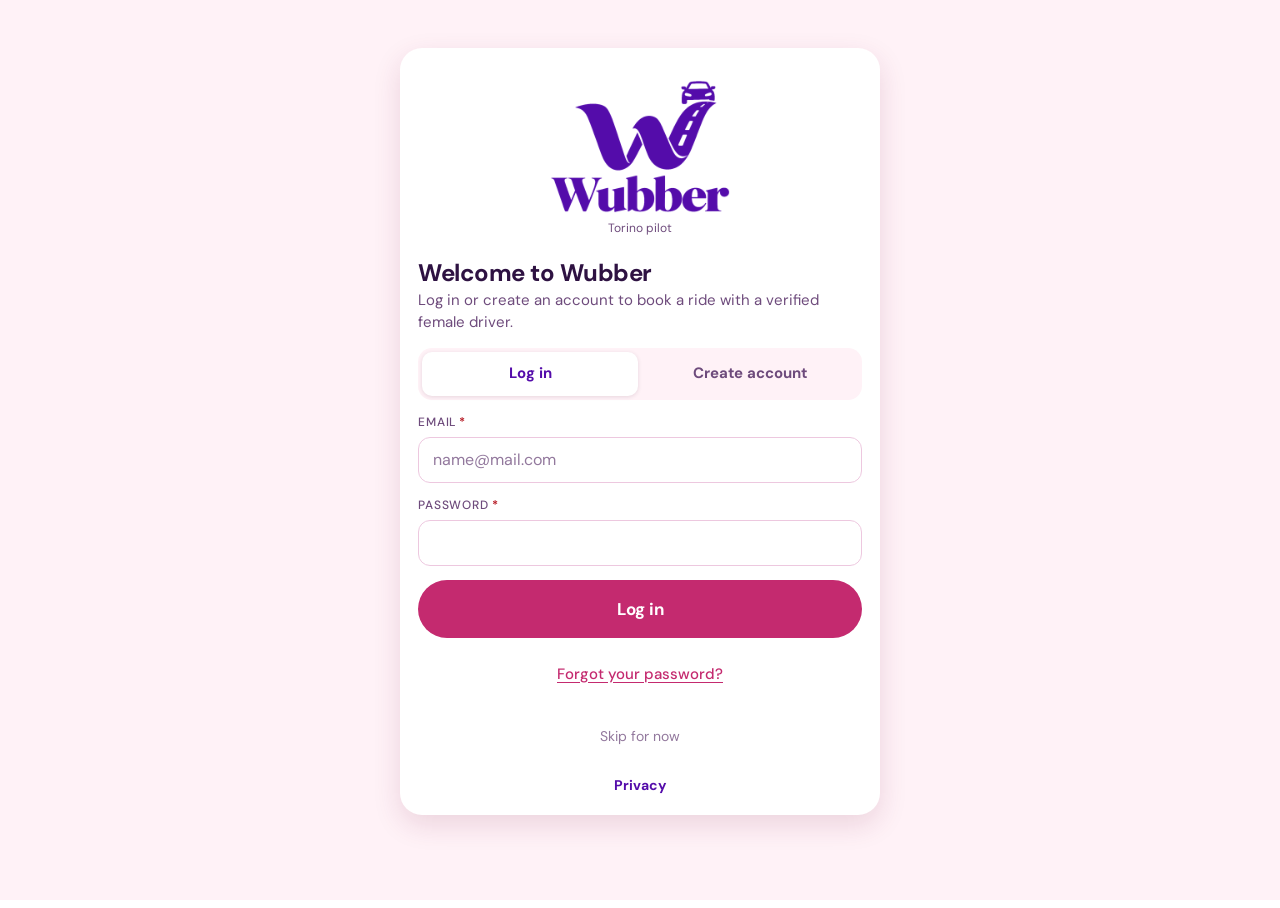
==== commit 422f5950: "Skip for now: browse as a guest, log in only to book Co-Authored-By: Claude Opus 5.5 <noreply@anthro" ====
--- a/index.html
+++ b/index.html
@@ -10,7 +10,7 @@
 <title>Wubber</title>
 <link rel="icon" href="icon-192.png" type="image/png">
 <link rel="apple-touch-icon" href="icon-192.png">
-<link rel="manifest" href="manifest.webmanifest">
+<link rel="manifest" href="manifest.webmanifest?v=3">
 <link rel="preconnect" href="https://fonts.googleapis.com">
 <link rel="preconnect" href="https://fonts.gstatic.com" crossorigin>
 <link rel="stylesheet" href="https://fonts.googleapis.com/css2?family=Bricolage+Grotesque:opsz,wght@12..96,600;12..96,700&family=DM+Sans:opsz,wght@9..40,400;9..40,500;9..40,700&display=swap">
@@ -115,6 +115,7 @@
           <button type="submit" class="btn btn-primary btn-big btn-block" id="rp-submit">Save new password</button>
         </form>
       </div>
+      <button type="button" class="skip-btn" data-act="skip-login">Skip for now</button>
       <div class="auth-foot"><a href="privacy.html" target="_blank" rel="noopener">Privacy</a></div>
     </div>
 
@@ -350,6 +351,7 @@
       <div><div class="brand-name">Wubber</div><div class="brand-sub">Torino pilot</div></div>
     </div>
     <button type="button" class="dr-item" data-act="go" data-to="ride">Ride</button>
+    <button type="button" class="dr-item dr-login" data-act="login-now" id="dr-login" hidden>Log in or create account</button>
     <button type="button" class="dr-item" data-act="go" data-to="account">Account</button>
     <button type="button" class="dr-item" data-act="go" data-to="drive">Drive with us</button>
     <button type="button" class="dr-item" data-act="go" data-to="socials">Socials</button>
--- a/styles.css
+++ b/styles.css
@@ -534,3 +534,8 @@
   .sheet-main.collapsed { transform: translateY(calc(100% - 80px)); overflow: hidden; cursor: pointer; }
   .sheet-main.collapsed .handle { width: 56px; background: var(--muted); }
 }
+
+/* ---------- Skip login ---------- */
+.skip-btn { display: block; margin: 6px auto 0; padding: 10px 16px; background: none; border: 0; font: inherit; font-size: 14px; color: var(--muted); opacity: .75; cursor: pointer; text-decoration: underline; text-decoration-color: transparent; text-underline-offset: 3px; transition: opacity .15s ease, text-decoration-color .15s ease; }
+.skip-btn:hover, .skip-btn:focus-visible { opacity: 1; text-decoration-color: currentColor; }
+.dr-login { color: var(--accent); font-weight: 700; }
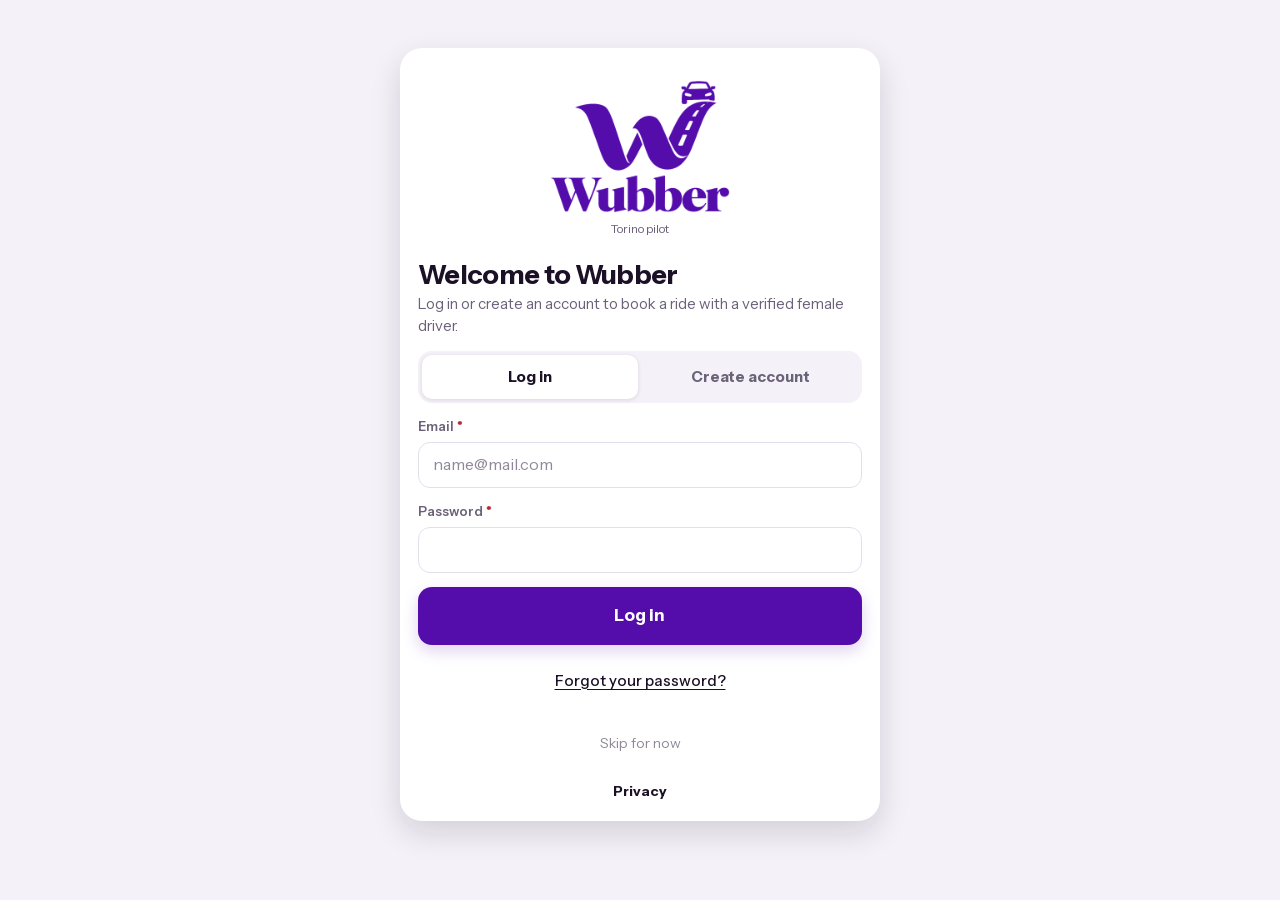
==== commit e1b68c82: "New default design: Bold (light, less purple, sans headings) and Night city (dark); self-hosted font" ====
--- a/index.html
+++ b/index.html
@@ -11,10 +11,9 @@
 <link rel="icon" href="icon-192.png" type="image/png">
 <link rel="apple-touch-icon" href="icon-192.png">
 <link rel="manifest" href="manifest.webmanifest?v=3">
-<link rel="preconnect" href="https://fonts.googleapis.com">
-<link rel="preconnect" href="https://fonts.gstatic.com" crossorigin>
-<link rel="stylesheet" href="https://fonts.googleapis.com/css2?family=Bricolage+Grotesque:opsz,wght@12..96,600;12..96,700&family=DM+Sans:opsz,wght@9..40,400;9..40,500;9..40,700&display=swap">
 <link rel="stylesheet" href="styles.css">
+<link rel="stylesheet" href="looks/bold.css">
+<link rel="stylesheet" href="looks/night.css">
 </head>
 <body>
 <!-- ============ RIDE: map first ============ -->
--- a/styles.css
+++ b/styles.css
@@ -539,3 +539,11 @@
 .skip-btn { display: block; margin: 6px auto 0; padding: 10px 16px; background: none; border: 0; font: inherit; font-size: 14px; color: var(--muted); opacity: .75; cursor: pointer; text-decoration: underline; text-decoration-color: transparent; text-underline-offset: 3px; transition: opacity .15s ease, text-decoration-color .15s ease; }
 .skip-btn:hover, .skip-btn:focus-visible { opacity: 1; text-decoration-color: currentColor; }
 .dr-login { color: var(--accent); font-weight: 700; }
+
+.demo-note { margin: 0; font-size: 12.5px; color: var(--muted); background: var(--surface); border: 1px dashed var(--line); border-radius: 10px; padding: 6px 10px; }
+
+/* ---------- Fun car (top view, turns with the road) ---------- */
+.car-mk, :root[data-theme="dark"] .car-mk { width: 48px; height: 48px; border-radius: 50%; background: none; border: 0; box-shadow: none; display: grid; place-items: center; animation: car-bob 1.4s ease-in-out infinite; }
+.car-mk::after { inset: 2px; border-color: #EE5C98; border-width: 2px; }
+.car-body { display: block; transition: transform .12s linear; filter: drop-shadow(0 2px 3px rgba(46, 18, 66, .35)); }
+@keyframes car-bob { 0%, 100% { transform: translateY(0); } 50% { transform: translateY(-1.5px); } }
--- a/looks/bold.css
+++ b/looks/bold.css
@@ -0,0 +1,44 @@
+/* Wubber look: "Bold purple". A serif that echoes the logo, neutral greys, purple as the one strong colour. */
+@import url("fonts-bold.css");
+:root[data-look="bold"] {
+  --bg: #FFFFFF; --surface: #F4F1F8; --surface-2: #EAE4F2; --line: #E4DEEC;
+  --ink: #1B1026; --muted: #6B6178;
+  --accent: #540CAA; --accent-ink: #FFFFFF; --accent-soft: #EEE6FB;
+  --brand: #540CAA; --brand-soft: #EEE6FB;
+  --map-bg: #F3F2F5;
+  --font-display: "Instrument Sans", "Segoe UI", sans-serif;
+  --font-body: "Instrument Sans", "Segoe UI", sans-serif;
+  --r-lg: 18px; --r-md: 12px;
+  --shadow: 0 12px 30px rgba(27, 16, 38, .14);
+}
+:root[data-look="bold"][data-theme="dark"] {
+  --bg: #141019; --surface: #1E1826; --surface-2: #281F33; --line: #2F2639; --ink: #F4EFFA; --muted: #A99DB8;
+  --accent: #8B5CF6; --accent-soft: #2A1E44; --brand: #C4A4FF; --brand-soft: #2A1E44; --map-bg: #17121D;
+}
+[data-look="bold"] .greet { font-family: var(--font-display); font-weight: 700; font-size: 27px; letter-spacing: -0.025em; }
+[data-look="bold"] h1, [data-look="bold"] h2, [data-look="bold"] h3 { font-weight: 700; letter-spacing: -0.02em; }
+[data-look="bold"] .btn { border-radius: 14px; letter-spacing: .01em; }
+[data-look="bold"] .btn-primary { box-shadow: 0 8px 20px rgba(84, 12, 170, .28); }
+[data-look="bold"] .whereto { border-radius: 14px; background: var(--surface); font-weight: 700; }
+[data-look="bold"] .lbl { text-transform: none; letter-spacing: 0; font-weight: 600; font-size: 13px; }
+[data-look="bold"] .card { background: var(--surface); }
+[data-look="bold"] .act { border-radius: 14px; }
+[data-look="bold"] .avatar { background: var(--brand); color: #FFFFFF; font-family: var(--font-display); }
+[data-look="bold"] .pin span { border-radius: 10px; border-width: 2px; font-family: var(--font-display); }
+[data-look="bold"] .ride-opt { border-radius: 16px; }
+[data-look="bold"] .badge { border-radius: 999px; }
+
+/* Less purple: keep it for the main buttons, logo, route and selected choice; everything else neutral, with a touch of pink. */
+:root[data-look="bold"]:not([data-theme="dark"]) { --accent-pink: #E0478A; }
+[data-look="bold"]:not([data-theme="dark"]) .dr-item[aria-current=page] { color: var(--ink); background: var(--surface); }
+[data-look="bold"]:not([data-theme="dark"]) .dr-login { color: var(--accent-pink); }
+[data-look="bold"]:not([data-theme="dark"]) .linkbtn, [data-look="bold"]:not([data-theme="dark"]) .auth-foot a { color: var(--ink); }
+[data-look="bold"]:not([data-theme="dark"]) .seg button[aria-selected=true] { color: var(--ink); }
+[data-look="bold"]:not([data-theme="dark"]) .place-chip svg, [data-look="bold"]:not([data-theme="dark"]) .promise svg { color: var(--ink); }
+[data-look="bold"]:not([data-theme="dark"]) .place-chip.empty small { color: var(--accent-pink); }
+[data-look="bold"]:not([data-theme="dark"]) .saved-row .ico, [data-look="bold"]:not([data-theme="dark"]) .social-ico { background: var(--surface); color: var(--ink); }
+[data-look="bold"]:not([data-theme="dark"]) .ride-opt .car { background: var(--surface); color: var(--ink); }
+[data-look="bold"]:not([data-theme="dark"]) .avatar { background: var(--accent-pink); }
+[data-look="bold"]:not([data-theme="dark"]) .flag[aria-pressed=true], [data-look="bold"]:not([data-theme="dark"]) .theme-btn[aria-pressed=true] { border-color: var(--ink); color: var(--ink); }
+[data-look="bold"]:not([data-theme="dark"]) .r-dot { background: var(--ink); box-shadow: inset 0 0 0 3.5px var(--ink), inset 0 0 0 6px var(--bg); }
+[data-look="bold"]:not([data-theme="dark"]) .btn-primary { box-shadow: 0 6px 16px rgba(84, 12, 170, .18); }
--- a/looks/night.css
+++ b/looks/night.css
@@ -0,0 +1,27 @@
+/* Wubber look: "Night city". Dark by default with neon pink and violet, a wide display font for headings. */
+@import url("fonts-night.css");
+:root[data-look="night"], :root[data-look="night"][data-theme="dark"], :root[data-look="night"][data-theme="light"] {
+  --bg: #0E0A14; --surface: #19121F; --surface-2: #231A2C; --line: #2C2236;
+  --ink: #F6F0FB; --muted: #A99BB8;
+  --accent: #FF4FA0; --accent-ink: #12060E; --accent-soft: #3A1229;
+  --brand: #B98CFF; --brand-soft: #241A38;
+  --map-bg: #120D18;
+  --ok: #4ADE9B; --ok-soft: #0F2A1E; --danger: #FF5C6C; --danger-soft: #3A1219;
+  --disabled-bg: #261E2E; --disabled-ink: #7B6E88; --attr-bg: rgba(14, 10, 20, .85);
+  --font-display: "Unbounded", "Segoe UI", sans-serif;
+  --font-body: "Inter", "Segoe UI", sans-serif;
+  --r-lg: 20px; --r-md: 14px;
+  --shadow: 0 14px 34px rgba(0, 0, 0, .55);
+  color-scheme: dark;
+}
+[data-look="night"] .greet { font-family: var(--font-body); font-weight: 700; font-size: 26px; letter-spacing: -0.025em; }
+[data-look="night"] h1, [data-look="night"] h2, [data-look="night"] h3 { font-weight: 700; letter-spacing: -0.01em; }
+[data-look="night"] .btn-primary { box-shadow: 0 0 0 1px rgba(255, 79, 160, .4), 0 10px 28px rgba(255, 79, 160, .35); }
+[data-look="night"] .whereto { background: var(--surface-2); border: 1px solid var(--line); }
+[data-look="night"] .lbl { color: var(--brand); }
+[data-look="night"] .avatar { background: linear-gradient(135deg, #FF4FA0, #8B5CF6); color: #FFFFFF; }
+[data-look="night"] .pin span { background: var(--surface-2); border-color: #3A2C48; color: #FFFFFF; }
+[data-look="night"] .ride-opt { border-color: var(--accent); background: var(--surface); }
+[data-look="night"] .ride-opt .car { background: var(--accent-soft); color: var(--accent); }
+[data-look="night"] .sheet-main { box-shadow: 0 -10px 40px rgba(0, 0, 0, .6); }
+[data-look="night"] .map-brand, [data-look="night"] .fab:not(.fab-sos) { background: rgba(14, 10, 20, .9); color: var(--ink); }
